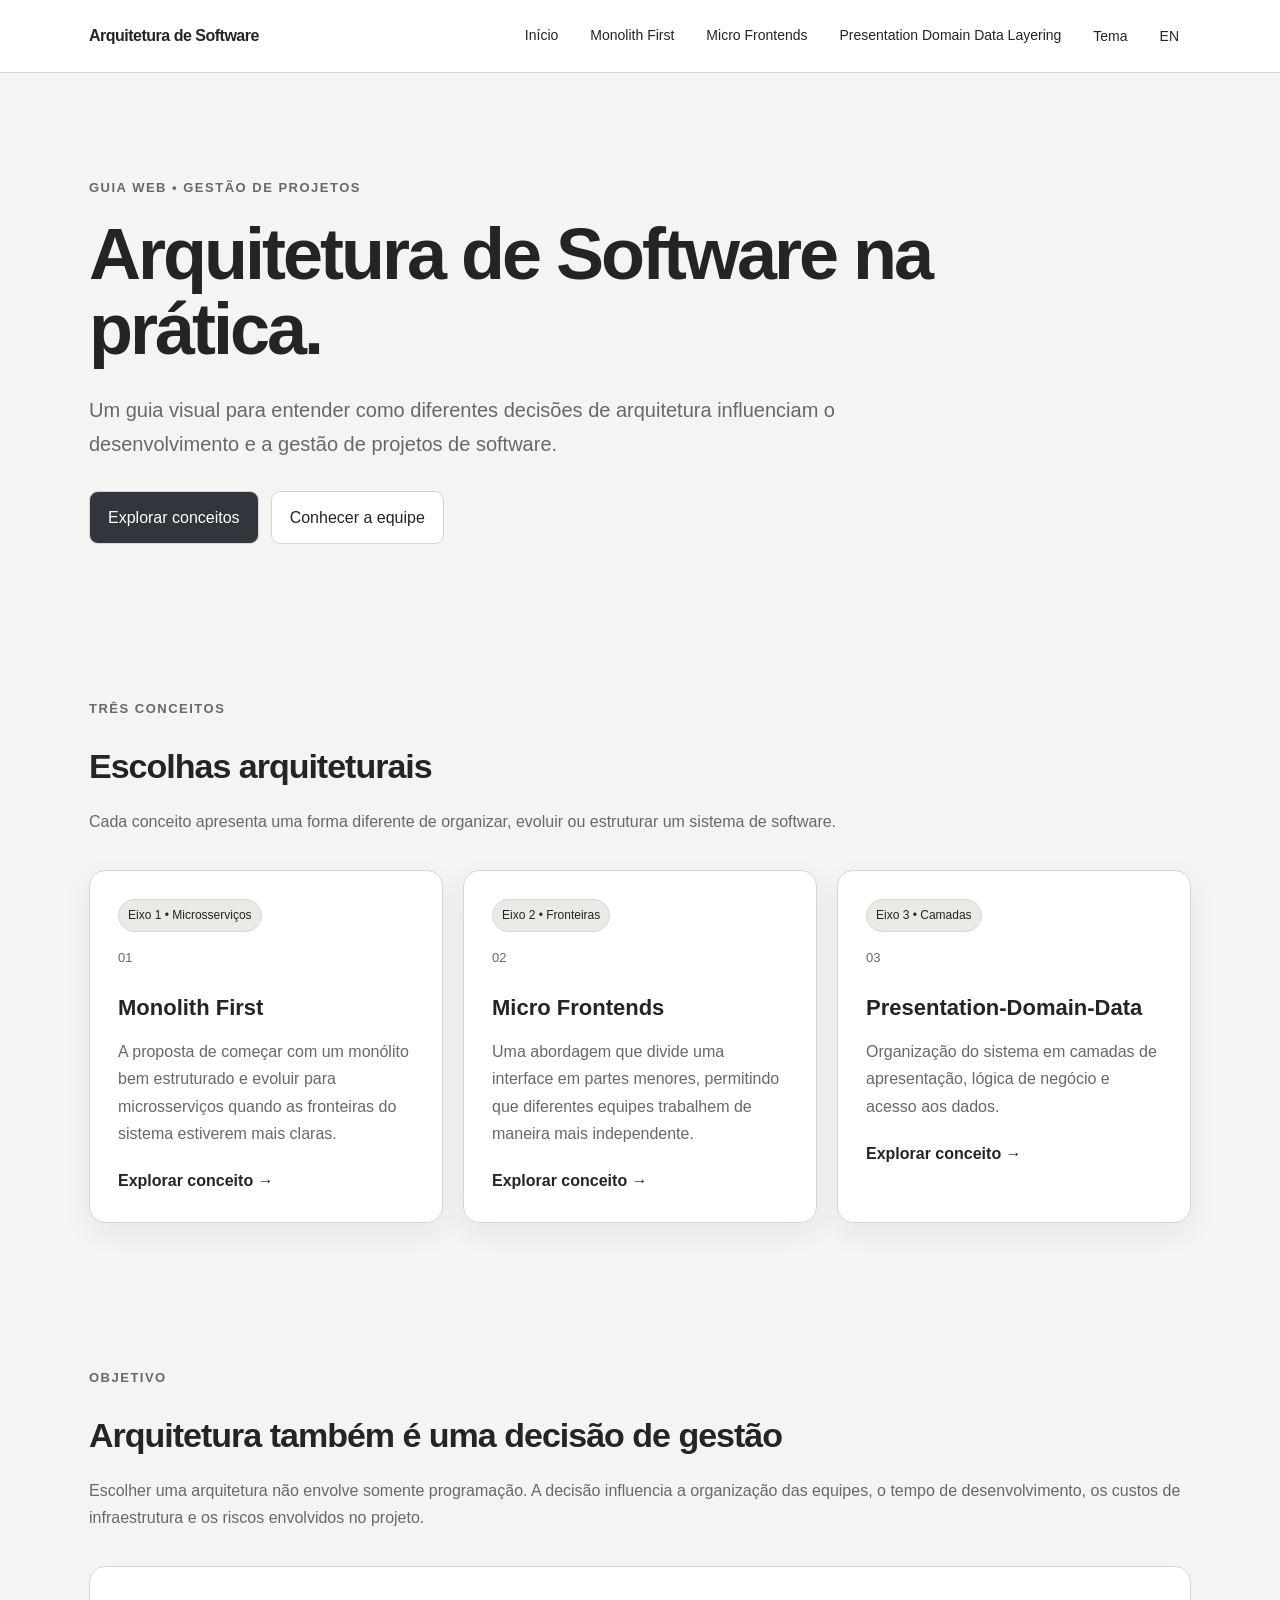
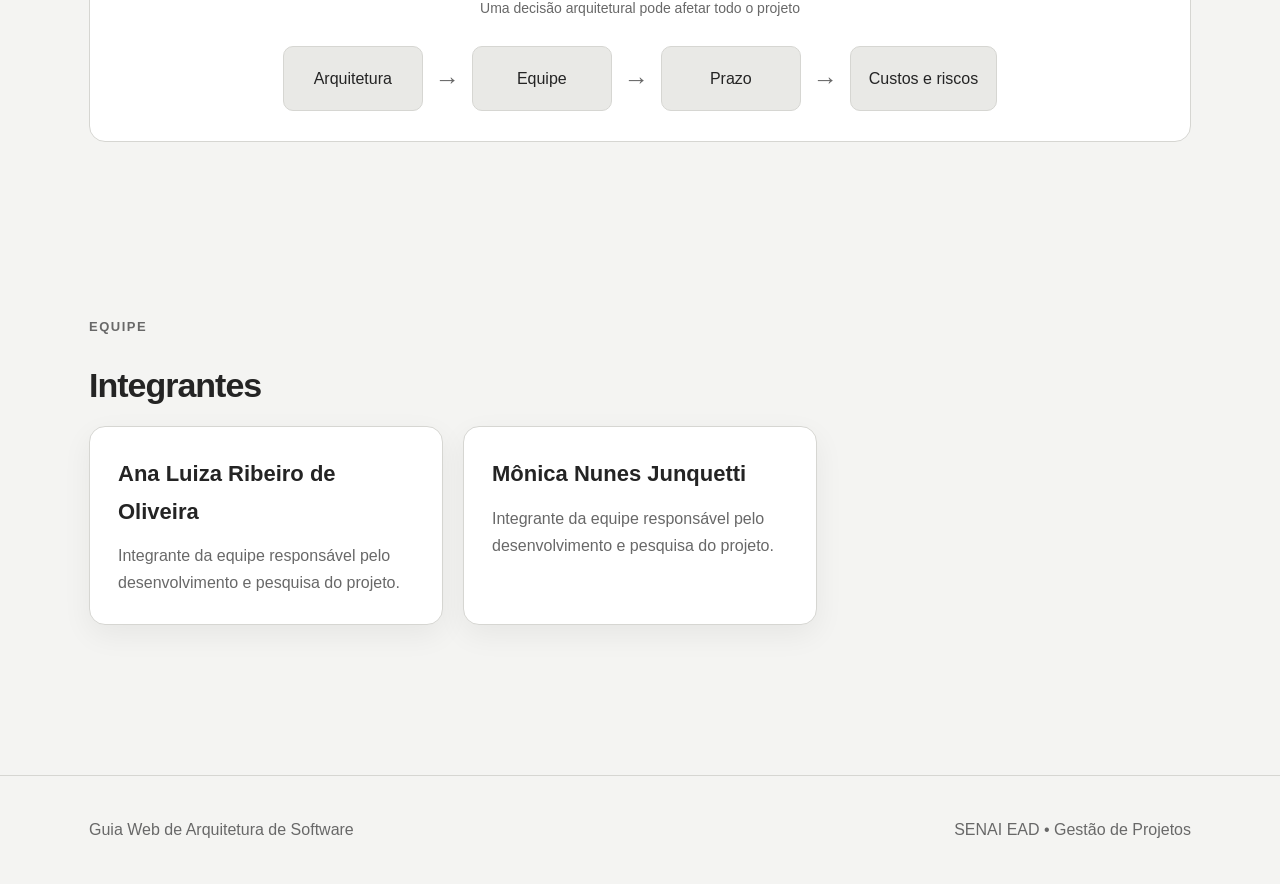
==== index.html @ c11b5539 "Cria guia web de arquitetura de software" ====
<!DOCTYPE html>
<html lang="pt-BR">

<head>

    <meta charset="UTF-8">

    <meta name="viewport" content="width=device-width, initial-scale=1.0">

    <title>Guia Web de Arquitetura de Software</title>

    <link rel="stylesheet" href="css/style.css">

</head>

<body>

<header class="navbar">

    <div class="nav-container">

        <a href="index.html" class="logo">
            Arquitetura de Software
        </a>

        <nav class="nav-links">

            <a href="index.html">Início</a>

            <a href="monolith-first.html">
                Monolith First
            </a>

            <a href="micro-frontends.html">
                Micro Frontends
            </a>

            <a href="camadas.html">
                Presentation Domain Data Layering
            </a>

            <button class="nav-button" id="themeButton">
                Tema
            </button>

            <button class="nav-button" id="languageButton">
                EN
            </button>

        </nav>

    </div>

</header>


<main>

<section class="hero">

    <div class="container">

        <div class="hero-content">

            <span class="eyebrow">
                Guia Web • Gestão de Projetos
            </span>

            <h1>
                Arquitetura de Software na prática.
            </h1>

            <p>
                Um guia visual para entender como diferentes decisões
                de arquitetura influenciam o desenvolvimento e a gestão
                de projetos de software.
            </p>

            <div class="hero-buttons">

                <a href="#conceitos" class="btn btn-primary">
                    Explorar conceitos
                </a>

                <a href="#equipe" class="btn btn-secondary">
                    Conhecer a equipe
                </a>

            </div>

        </div>

    </div>

</section>


<section class="section" id="conceitos">

    <div class="container">

        <span class="eyebrow">
            Três conceitos
        </span>

        <h2 class="section-title">
            Escolhas arquiteturais
        </h2>

        <p class="section-description">
            Cada conceito apresenta uma forma diferente de organizar,
            evoluir ou estruturar um sistema de software.
        </p>


        <div class="cards">


            <article class="card">

                <span class="tag">
                    Eixo 1 • Microsserviços
                </span>

                <div class="card-number">
                    01
                </div>

                <h3>
                    Monolith First
                </h3>

                <p>
                    A proposta de começar com um monólito bem estruturado
                    e evoluir para microsserviços quando as fronteiras
                    do sistema estiverem mais claras.
                </p>

                <a href="monolith-first.html" class="card-link">
                    Explorar conceito →
                </a>

            </article>


            <article class="card">

                <span class="tag">
                    Eixo 2 • Fronteiras
                </span>

                <div class="card-number">
                    02
                </div>

                <h3>
                    Micro Frontends
                </h3>

                <p>
                    Uma abordagem que divide uma interface em partes menores,
                    permitindo que diferentes equipes trabalhem de maneira
                    mais independente.
                </p>

                <a href="micro-frontends.html" class="card-link">
                    Explorar conceito →
                </a>

            </article>


            <article class="card">

                <span class="tag">
                    Eixo 3 • Camadas
                </span>

                <div class="card-number">
                    03
                </div>

                <h3>
                    Presentation-Domain-Data
                </h3>

                <p>
                    Organização do sistema em camadas de apresentação,
                    lógica de negócio e acesso aos dados.
                </p>

                <a href="camadas.html" class="card-link">
                    Explorar conceito →
                </a>

            </article>

        </div>

    </div>

</section>


<section class="section">

    <div class="container">

        <span class="eyebrow">
            Objetivo
        </span>

        <h2 class="section-title">
            Arquitetura também é uma decisão de gestão
        </h2>

        <p class="section-description">
            Escolher uma arquitetura não envolve somente programação.
            A decisão influencia a organização das equipes, o tempo de
            desenvolvimento, os custos de infraestrutura e os riscos
            envolvidos no projeto.
        </p>


        <div class="diagram">

            <div class="diagram-title">
                Uma decisão arquitetural pode afetar todo o projeto
            </div>

            <div class="diagram-row">

                <div class="diagram-box">
                    Arquitetura
                </div>

                <div class="arrow">→</div>

                <div class="diagram-box">
                    Equipe
                </div>

                <div class="arrow">→</div>

                <div class="diagram-box">
                    Prazo
                </div>

                <div class="arrow">→</div>

                <div class="diagram-box">
                    Custos e riscos
                </div>

            </div>

        </div>

    </div>

</section>


<section class="section" id="equipe">

    <div class="container">

        <span class="eyebrow">
            Equipe
        </span>

        <h2 class="section-title">
            Integrantes
        </h2>

        <div class="cards">

            <div class="card">

                <h3>
                    Ana Luiza Ribeiro de Oliveira
                </h3>

                <p>
                    Integrante da equipe responsável pelo desenvolvimento
                    e pesquisa do projeto.
                </p>

            </div>


            <div class="card">

                <h3>
                    Mônica Nunes Junquetti
                </h3>

                <p>
                    Integrante da equipe responsável pelo desenvolvimento
                    e pesquisa do projeto.
                </p>

            </div>

        </div>

    </div>

</section>

</main>


<footer>

    <div class="container footer-content">

        <div>
            Guia Web de Arquitetura de Software
        </div>

        <div>
            SENAI EAD • Gestão de Projetos
        </div>

    </div>

</footer>


<script src="js/script.js"></script>

</body>

</html>
---- css/style.css ----
:root {
    --bg: #f4f4f2;
    --surface: #ffffff;
    --surface-2: #e9e9e6;
    --text: #242424;
    --text-light: #686868;
    --border: #d6d6d2;
    --accent: #4d555c;
    --accent-dark: #30363b;
    --shadow: 0 10px 30px rgba(0, 0, 0, 0.06);
    --radius: 16px;
}

[data-theme="dark"] {
    --bg: #18191a;
    --surface: #222426;
    --surface-2: #2d3033;
    --text: #eeeeec;
    --text-light: #b8b8b4;
    --border: #404347;
    --accent: #c5c7c9;
    --accent-dark: #ffffff;
    --shadow: 0 10px 30px rgba(0, 0, 0, 0.25);
}

* {
    margin: 0;
    padding: 0;
    box-sizing: border-box;
}

html {
    scroll-behavior: smooth;
}

body {
    font-family: Arial, Helvetica, sans-serif;
    background: var(--bg);
    color: var(--text);
    line-height: 1.7;
}

a {
    color: inherit;
    text-decoration: none;
}

button {
    font-family: inherit;
}

/* NAVBAR */

.navbar {
    position: sticky;
    top: 0;
    z-index: 1000;
    background: rgba(255, 255, 255, 0.92);
    border-bottom: 1px solid var(--border);
    backdrop-filter: blur(10px);
}

[data-theme="dark"] .navbar {
    background: rgba(24, 25, 26, 0.92);
}

.nav-container {
    max-width: 1150px;
    margin: auto;
    padding: 16px 24px;
    display: flex;
    align-items: center;
    justify-content: space-between;
    gap: 20px;
}

.logo {
    font-weight: 700;
    letter-spacing: -0.5px;
}

.nav-links {
    display: flex;
    gap: 8px;
    flex-wrap: wrap;
}

.nav-links a,
.nav-button {
    border: none;
    background: transparent;
    color: var(--text);
    padding: 8px 12px;
    border-radius: 8px;
    cursor: pointer;
    font-size: 14px;
}

.nav-links a:hover,
.nav-button:hover {
    background: var(--surface-2);
}

/* CONTAINER */

.container {
    max-width: 1150px;
    margin: auto;
    padding: 0 24px;
}

/* HERO */

.hero {
    padding: 100px 0 80px;
}

.hero-content {
    max-width: 850px;
}

.eyebrow {
    display: inline-block;
    font-size: 13px;
    font-weight: 700;
    text-transform: uppercase;
    letter-spacing: 1.5px;
    color: var(--text-light);
    margin-bottom: 18px;
}

.hero h1 {
    font-size: clamp(42px, 7vw, 72px);
    line-height: 1.05;
    letter-spacing: -3px;
    margin-bottom: 25px;
}

.hero p {
    font-size: 20px;
    color: var(--text-light);
    max-width: 750px;
}

.hero-buttons {
    display: flex;
    gap: 12px;
    margin-top: 30px;
    flex-wrap: wrap;
}

/* BUTTONS */

.btn {
    display: inline-flex;
    align-items: center;
    justify-content: center;
    padding: 12px 18px;
    border-radius: 9px;
    border: 1px solid var(--border);
    transition: 0.2s;
}

.btn-primary {
    background: var(--accent-dark);
    color: white;
}

.btn-primary:hover {
    transform: translateY(-2px);
}

.btn-secondary {
    background: var(--surface);
}

.btn-secondary:hover {
    background: var(--surface-2);
}

/* CARDS */

.section {
    padding: 70px 0;
}

.section-title {
    font-size: 34px;
    letter-spacing: -1px;
    margin-bottom: 12px;
}

.section-description {
    color: var(--text-light);
    margin-bottom: 35px;
}

.cards {
    display: grid;
    grid-template-columns: repeat(3, 1fr);
    gap: 20px;
}

.card {
    background: var(--surface);
    border: 1px solid var(--border);
    border-radius: var(--radius);
    padding: 28px;
    box-shadow: var(--shadow);
    transition: 0.25s;
}

.card:hover {
    transform: translateY(-5px);
}

.card-number {
    font-size: 13px;
    color: var(--text-light);
    margin-bottom: 20px;
}

.card h3 {
    margin-bottom: 12px;
    font-size: 22px;
}

.card p {
    color: var(--text-light);
}

.card-link {
    display: inline-block;
    margin-top: 20px;
    font-weight: 700;
}

/* TAGS */

.tag {
    display: inline-block;
    background: var(--surface-2);
    border: 1px solid var(--border);
    padding: 5px 9px;
    border-radius: 100px;
    font-size: 12px;
    margin-bottom: 15px;
}

/* ARTICLE */

.article-header {
    padding: 90px 0 50px;
    border-bottom: 1px solid var(--border);
}

.article-header h1 {
    font-size: clamp(40px, 6vw, 64px);
    line-height: 1.05;
    letter-spacing: -2px;
    max-width: 850px;
}

.article-header p {
    margin-top: 20px;
    font-size: 19px;
    color: var(--text-light);
    max-width: 800px;
}

.article {
    max-width: 900px;
    margin: auto;
}

.article h2 {
    margin-top: 60px;
    margin-bottom: 18px;
    font-size: 32px;
}

.article h3 {
    margin-top: 30px;
    margin-bottom: 10px;
}

.article p {
    margin-bottom: 18px;
}

.article ul {
    margin: 15px 0 20px 25px;
}

.source-box {
    background: var(--surface);
    border: 1px solid var(--border);
    padding: 22px;
    border-radius: var(--radius);
    margin: 30px 0;
}

.source-box a {
    text-decoration: underline;
}

/* DIAGRAM */

.diagram {
    background: var(--surface);
    border: 1px solid var(--border);
    border-radius: var(--radius);
    padding: 30px;
    margin: 30px 0;
    overflow-x: auto;
}

.diagram-title {
    text-align: center;
    margin-bottom: 25px;
    color: var(--text-light);
    font-size: 14px;
}

.diagram-row {
    display: flex;
    align-items: center;
    justify-content: center;
    gap: 12px;
    min-width: 600px;
}

.diagram-box {
    background: var(--surface-2);
    border: 1px solid var(--border);
    border-radius: 10px;
    padding: 18px;
    text-align: center;
    min-width: 140px;
}

.arrow {
    font-size: 25px;
    color: var(--text-light);
}

/* IMPACT */

.impact-grid {
    display: grid;
    grid-template-columns: repeat(4, 1fr);
    gap: 15px;
    margin-top: 25px;
}

.impact-card {
    background: var(--surface);
    border: 1px solid var(--border);
    border-radius: 12px;
    padding: 20px;
}

.impact-card strong {
    display: block;
    margin-bottom: 8px;
}

/* ADVANTAGES */

.pros-cons {
    display: grid;
    grid-template-columns: 1fr 1fr;
    gap: 20px;
    margin-top: 25px;
}

.pros,
.cons {
    padding: 25px;
    border-radius: var(--radius);
    border: 1px solid var(--border);
    background: var(--surface);
}

.pros h3,
.cons h3 {
    margin-top: 0;
}

.pros ul,
.cons ul {
    margin-left: 20px;
}

/* ACCORDION */

.accordion {
    margin-top: 25px;
}

.accordion-item {
    border: 1px solid var(--border);
    border-radius: 10px;
    margin-bottom: 10px;
    overflow: hidden;
    background: var(--surface);
}

.accordion-button {
    width: 100%;
    padding: 18px;
    border: none;
    background: transparent;
    color: var(--text);
    text-align: left;
    font-size: 16px;
    font-weight: 700;
    cursor: pointer;
}

.accordion-content {
    display: none;
    padding: 0 18px 18px;
    color: var(--text-light);
}

.accordion-item.active .accordion-content {
    display: block;
}

/* FOOTER */

footer {
    margin-top: 80px;
    padding: 40px 0;
    border-top: 1px solid var(--border);
    color: var(--text-light);
}

.footer-content {
    display: flex;
    justify-content: space-between;
    gap: 20px;
}

/* RESPONSIVE */

@media (max-width: 850px) {
    .cards,
    .impact-grid {
        grid-template-columns: 1fr 1fr;
    }

    .nav-container {
        align-items: flex-start;
        flex-direction: column;
    }
}

@media (max-width: 600px) {
    .hero {
        padding: 70px 0 50px;
    }

    .cards,
    .impact-grid,
    .pros-cons {
        grid-template-columns: 1fr;
    }

    .hero h1 {
        letter-spacing: -2px;
    }

    .footer-content {
        flex-direction: column;
    }
}

[data-theme="dark"] .btn-primary {
    color: #000;
}
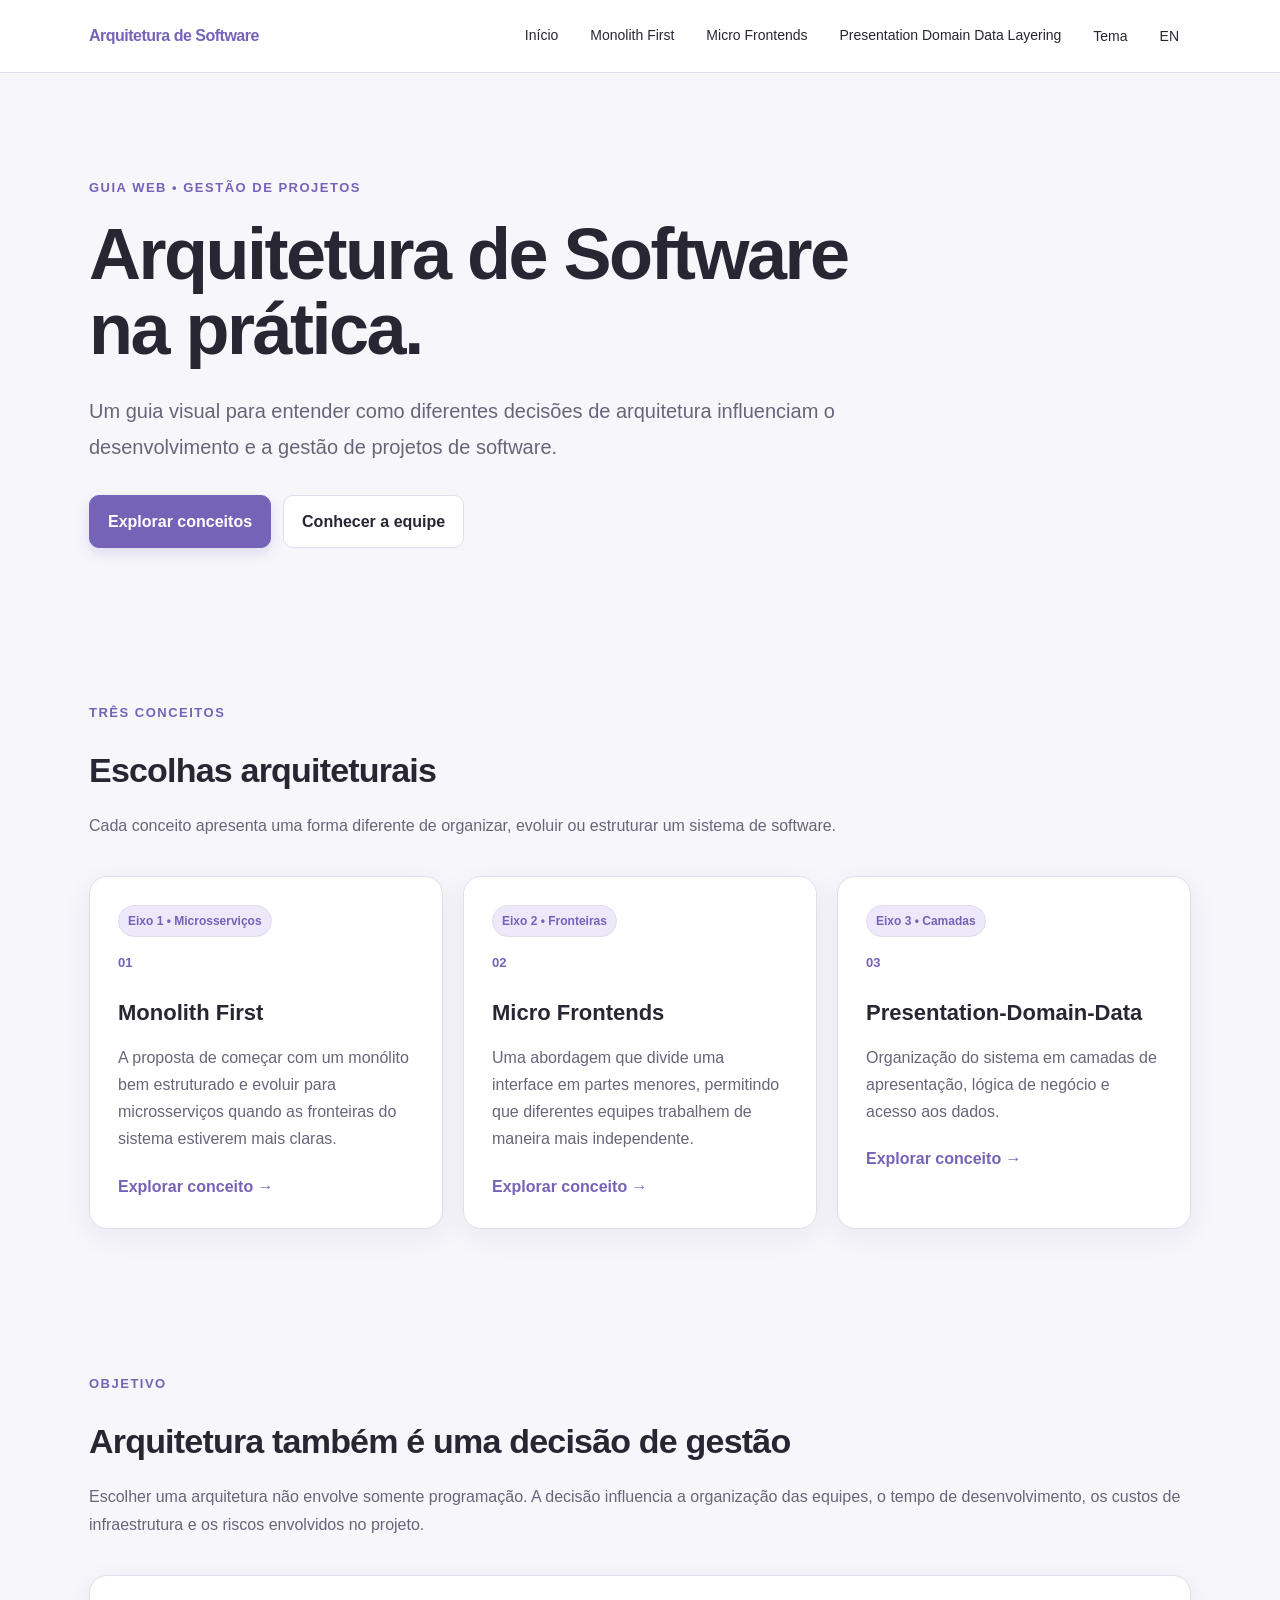
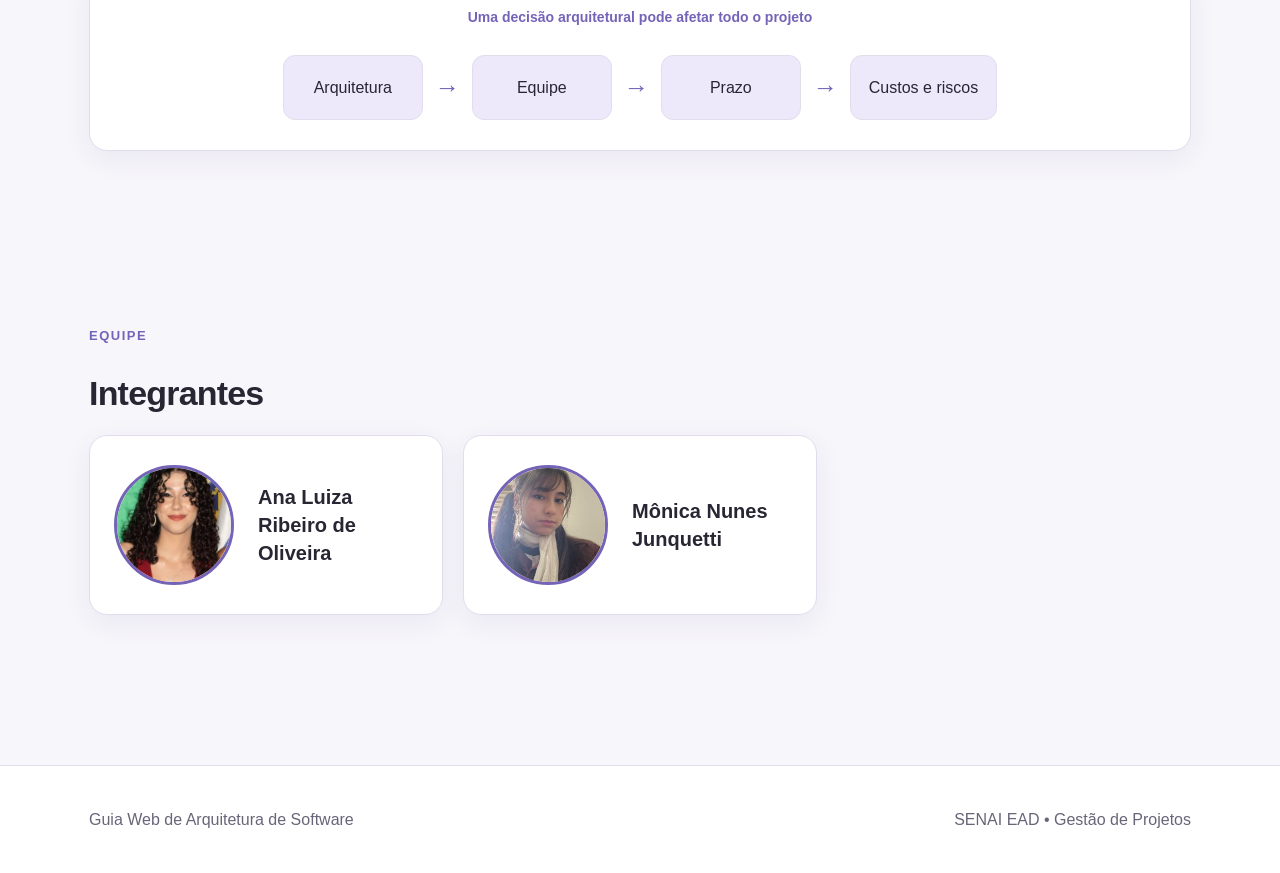
==== commit 28212d88: "Atualiza site de arquitetura de software" ====
--- a/index.html
+++ b/index.html
@@ -262,7 +262,6 @@
 
 
 <section class="section" id="equipe">
-
     <div class="container">
 
         <span class="eyebrow">
@@ -275,37 +274,33 @@
 
         <div class="cards">
 
-            <div class="card">
+            <div class="card integrante-card">
+                <img
+                    src="images/ana.jpeg"
+                    alt="Foto de Ana Luiza Ribeiro de Oliveira"
+                    class="integrante-foto"
+                >
 
                 <h3>
                     Ana Luiza Ribeiro de Oliveira
                 </h3>
-
-                <p>
-                    Integrante da equipe responsável pelo desenvolvimento
-                    e pesquisa do projeto.
-                </p>
-
-            </div>
-
-
-            <div class="card">
+            </div>
+
+            <div class="card integrante-card">
+                <img
+                    src="images/monica.jpeg"
+                    alt="Foto de Mônica Nunes Junquetti"
+                    class="integrante-foto"
+                >
 
                 <h3>
                     Mônica Nunes Junquetti
                 </h3>
-
-                <p>
-                    Integrante da equipe responsável pelo desenvolvimento
-                    e pesquisa do projeto.
-                </p>
-
-            </div>
-
-        </div>
-
-    </div>
-
+            </div>
+
+        </div>
+
+    </div>
 </section>
 
 </main>
--- a/css/style.css
+++ b/css/style.css
@@ -1,26 +1,27 @@
+
 :root {
-    --bg: #f4f4f2;
-    --surface: #ffffff;
-    --surface-2: #e9e9e6;
-    --text: #242424;
-    --text-light: #686868;
-    --border: #d6d6d2;
-    --accent: #4d555c;
-    --accent-dark: #30363b;
-    --shadow: 0 10px 30px rgba(0, 0, 0, 0.06);
-    --radius: 16px;
+    --bg: #F7F6FB;
+    --surface: #FFFFFF;
+    --surface-2: #EDE8FA;
+    --text: #292633;
+    --text-light: #696579;
+    --border: #E2DDEC;
+    --accent: #7563B8;
+    --accent-dark: #5D4A9B;
+    --shadow: 0 8px 28px rgba(65, 49, 112, 0.07);
+    --radius: 18px;
 }
 
 [data-theme="dark"] {
-    --bg: #18191a;
-    --surface: #222426;
-    --surface-2: #2d3033;
-    --text: #eeeeec;
-    --text-light: #b8b8b4;
-    --border: #404347;
-    --accent: #c5c7c9;
-    --accent-dark: #ffffff;
-    --shadow: 0 10px 30px rgba(0, 0, 0, 0.25);
+    --bg: #17151E;
+    --surface: #211E2B;
+    --surface-2: #302A40;
+    --text: #F2EFFA;
+    --text-light: #BDB6CE;
+    --border: #40384F;
+    --accent: #A997EF;
+    --accent-dark: #C0B3FF;
+    --shadow: 0 8px 28px rgba(0, 0, 0, 0.22);
 }
 
 * {
@@ -61,7 +62,7 @@
 }
 
 [data-theme="dark"] .navbar {
-    background: rgba(24, 25, 26, 0.92);
+    background: rgba(23, 21, 30, 0.94);
 }
 
 .nav-container {
@@ -75,8 +76,9 @@
 }
 
 .logo {
-    font-weight: 700;
+    font-weight: 800;
     letter-spacing: -0.5px;
+    color: var(--accent);
 }
 
 .nav-links {
@@ -94,11 +96,13 @@
     border-radius: 8px;
     cursor: pointer;
     font-size: 14px;
+    transition: background 0.2s, color 0.2s;
 }
 
 .nav-links a:hover,
 .nav-button:hover {
     background: var(--surface-2);
+    color: var(--accent);
 }
 
 /* CONTAINER */
@@ -125,14 +129,14 @@
     font-weight: 700;
     text-transform: uppercase;
     letter-spacing: 1.5px;
-    color: var(--text-light);
+    color: var(--accent);
     margin-bottom: 18px;
 }
 
 .hero h1 {
     font-size: clamp(42px, 7vw, 72px);
     line-height: 1.05;
-    letter-spacing: -3px;
+    letter-spacing: -2.5px;
     margin-bottom: 25px;
 }
 
@@ -140,6 +144,7 @@
     font-size: 20px;
     color: var(--text-light);
     max-width: 750px;
+    line-height: 1.8;
 }
 
 .hero-buttons {
@@ -156,29 +161,48 @@
     align-items: center;
     justify-content: center;
     padding: 12px 18px;
-    border-radius: 9px;
-    border: 1px solid var(--border);
-    transition: 0.2s;
+    border-radius: 10px;
+    border: 1px solid var(--border);
+    font-weight: 600;
+    transition: transform 0.2s, box-shadow 0.2s,
+                background 0.2s;
 }
 
 .btn-primary {
+    background: var(--accent);
+    color: #FFFFFF;
+    border-color: var(--accent);
+    box-shadow: 0 5px 14px rgba(117, 99, 184, 0.2);
+}
+
+.btn-primary:hover {
     background: var(--accent-dark);
-    color: white;
-}
-
-.btn-primary:hover {
+    border-color: var(--accent-dark);
+    color: #FFFFFF;
     transform: translateY(-2px);
+    box-shadow: 0 8px 20px rgba(117, 99, 184, 0.25);
+}
+
+[data-theme="dark"] .btn-primary {
+    color: #211832;
+}
+
+[data-theme="dark"] .btn-primary:hover {
+    color: #211832;
 }
 
 .btn-secondary {
     background: var(--surface);
+    border-color: var(--border);
 }
 
 .btn-secondary:hover {
     background: var(--surface-2);
-}
-
-/* CARDS */
+    border-color: var(--accent);
+    transform: translateY(-2px);
+}
+
+/* SECTIONS */
 
 .section {
     padding: 70px 0;
@@ -186,18 +210,21 @@
 
 .section-title {
     font-size: 34px;
-    letter-spacing: -1px;
+    letter-spacing: -0.8px;
     margin-bottom: 12px;
 }
 
 .section-description {
     color: var(--text-light);
     margin-bottom: 35px;
-}
+    line-height: 1.8;
+}
+
+/* CARDS */
 
 .cards {
     display: grid;
-    grid-template-columns: repeat(3, 1fr);
+    grid-template-columns: repeat(3, minmax(0, 1fr));
     gap: 20px;
 }
 
@@ -207,16 +234,21 @@
     border-radius: var(--radius);
     padding: 28px;
     box-shadow: var(--shadow);
-    transition: 0.25s;
+    transition: transform 0.25s ease,
+                box-shadow 0.25s ease,
+                border-color 0.25s ease;
 }
 
 .card:hover {
     transform: translateY(-5px);
+    border-color: var(--accent);
+    box-shadow: 0 14px 32px rgba(65, 49, 112, 0.12);
 }
 
 .card-number {
     font-size: 13px;
-    color: var(--text-light);
+    color: var(--accent);
+    font-weight: 700;
     margin-bottom: 20px;
 }
 
@@ -233,6 +265,12 @@
     display: inline-block;
     margin-top: 20px;
     font-weight: 700;
+    color: var(--accent);
+    transition: color 0.2s;
+}
+
+.card-link:hover {
+    color: var(--accent-dark);
 }
 
 /* TAGS */
@@ -240,10 +278,12 @@
 .tag {
     display: inline-block;
     background: var(--surface-2);
+    color: var(--accent);
     border: 1px solid var(--border);
     padding: 5px 9px;
     border-radius: 100px;
     font-size: 12px;
+    font-weight: 600;
     margin-bottom: 15px;
 }
 
@@ -277,6 +317,8 @@
     margin-top: 60px;
     margin-bottom: 18px;
     font-size: 32px;
+    letter-spacing: -0.8px;
+    color: var(--accent);
 }
 
 .article h3 {
@@ -298,10 +340,12 @@
     padding: 22px;
     border-radius: var(--radius);
     margin: 30px 0;
+    box-shadow: var(--shadow);
 }
 
 .source-box a {
     text-decoration: underline;
+    color: var(--accent);
 }
 
 /* DIAGRAM */
@@ -313,13 +357,15 @@
     padding: 30px;
     margin: 30px 0;
     overflow-x: auto;
+    box-shadow: var(--shadow);
 }
 
 .diagram-title {
     text-align: center;
     margin-bottom: 25px;
-    color: var(--text-light);
+    color: var(--accent);
     font-size: 14px;
+    font-weight: 600;
 }
 
 .diagram-row {
@@ -333,22 +379,28 @@
 .diagram-box {
     background: var(--surface-2);
     border: 1px solid var(--border);
-    border-radius: 10px;
+    border-radius: 12px;
     padding: 18px;
     text-align: center;
     min-width: 140px;
+    transition: border-color 0.2s, background 0.2s;
+}
+
+.diagram-box:hover {
+    border-color: var(--accent);
+    background: var(--surface);
 }
 
 .arrow {
     font-size: 25px;
-    color: var(--text-light);
+    color: var(--accent);
 }
 
 /* IMPACT */
 
 .impact-grid {
     display: grid;
-    grid-template-columns: repeat(4, 1fr);
+    grid-template-columns: repeat(4, minmax(0, 1fr));
     gap: 15px;
     margin-top: 25px;
 }
@@ -356,13 +408,15 @@
 .impact-card {
     background: var(--surface);
     border: 1px solid var(--border);
-    border-radius: 12px;
+    border-radius: 14px;
     padding: 20px;
+    box-shadow: var(--shadow);
 }
 
 .impact-card strong {
     display: block;
     margin-bottom: 8px;
+    color: var(--accent);
 }
 
 /* ADVANTAGES */
@@ -380,6 +434,7 @@
     border-radius: var(--radius);
     border: 1px solid var(--border);
     background: var(--surface);
+    box-shadow: var(--shadow);
 }
 
 .pros h3,
@@ -400,10 +455,16 @@
 
 .accordion-item {
     border: 1px solid var(--border);
-    border-radius: 10px;
+    border-radius: 12px;
     margin-bottom: 10px;
     overflow: hidden;
     background: var(--surface);
+    transition: border-color 0.2s;
+}
+
+.accordion-item:hover,
+.accordion-item.active {
+    border-color: var(--accent);
 }
 
 .accordion-button {
@@ -416,6 +477,11 @@
     font-size: 16px;
     font-weight: 700;
     cursor: pointer;
+    transition: color 0.2s;
+}
+
+.accordion-button:hover {
+    color: var(--accent);
 }
 
 .accordion-content {
@@ -434,6 +500,7 @@
     margin-top: 80px;
     padding: 40px 0;
     border-top: 1px solid var(--border);
+    background: var(--surface);
     color: var(--text-light);
 }
 
@@ -443,17 +510,102 @@
     gap: 20px;
 }
 
+/* IMAGENS DE DIAGRAMAS */
+
+.diagram-image {
+    display: block;
+    width: 100%;
+    max-width: 400px;
+    height: auto;
+    margin: 0 auto;
+    border-radius: 12px;
+}
+
+/* INTEGRANTES */
+
+.integrantes-cards {
+    display: grid;
+    grid-template-columns: repeat(2, minmax(0, 1fr));
+    gap: 20px;
+    width: 100%;
+    max-width: 1100px;
+    margin: 0 auto;
+}
+
+.integrante-card {
+    display: flex;
+    flex-direction: row;
+    align-items: center;
+    gap: 24px;
+    min-width: 0;
+    padding: 24px;
+    min-height: 180px;
+    box-sizing: border-box;
+    border-radius: var(--radius);
+}
+
+.integrante-foto {
+    width: 120px;
+    height: 120px;
+    min-width: 120px;
+    object-fit: cover;
+    object-position: center;
+    border-radius: 50%;
+    border: 3px solid var(--accent);
+    box-sizing: border-box;
+}
+
+.integrante-card h3 {
+    margin: 0;
+    font-size: 20px;
+    line-height: 1.4;
+    overflow-wrap: anywhere;
+    min-width: 0;
+}
+
+@media (max-width: 850px) {
+    .integrantes-cards {
+        grid-template-columns: 1fr;
+    }
+}
+
+@media (max-width: 600px) {
+    .integrante-card {
+        gap: 16px;
+        padding: 18px;
+        min-height: 140px;
+    }
+
+    .integrante-foto {
+        width: 90px;
+        height: 90px;
+        min-width: 90px;
+    }
+
+    .integrante-card h3 {
+        font-size: 17px;
+    }
+}
+
 /* RESPONSIVE */
 
 @media (max-width: 850px) {
     .cards,
     .impact-grid {
-        grid-template-columns: 1fr 1fr;
+        grid-template-columns: repeat(2, minmax(0, 1fr));
     }
 
     .nav-container {
         align-items: flex-start;
         flex-direction: column;
+    }
+
+    .integrantes-cards {
+        grid-template-columns: 1fr;
+    }
+
+    .integrante-card h3 {
+        white-space: normal;
     }
 }
 
@@ -472,11 +624,44 @@
         letter-spacing: -2px;
     }
 
+    .section-title {
+        font-size: 29px;
+    }
+
     .footer-content {
         flex-direction: column;
     }
-}
-
-[data-theme="dark"] .btn-primary {
-    color: #000;
-}+
+    .integrante-card {
+        gap: 16px;
+        padding: 20px;
+    }
+
+    .integrante-foto {
+        width: 95px;
+        height: 95px;
+        min-width: 95px;
+    }
+
+    .integrante-card h3 {
+        font-size: 18px;
+    }
+}
+
+/* ACESSIBILIDADE */
+
+a:focus-visible,
+button:focus-visible {
+    outline: 3px solid var(--accent);
+    outline-offset: 3px;
+}
+
+@media (prefers-reduced-motion: reduce) {
+    *,
+    *::before,
+    *::after {
+        scroll-behavior: auto !important;
+        transition-duration: 0.01ms !important;
+        animation-duration: 0.01ms !important;
+    }
+}
